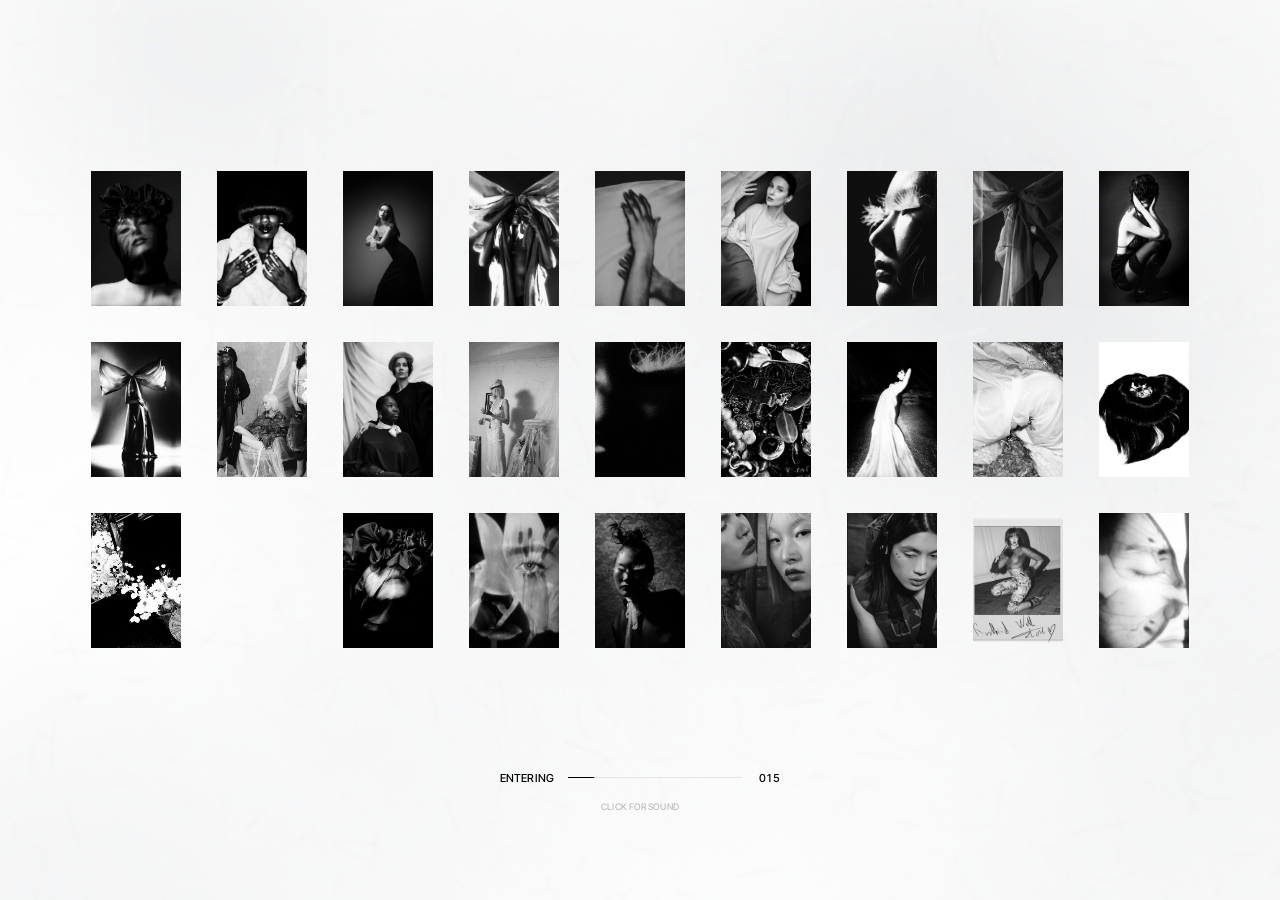
==== index.html @ f912aae7 "About: portrait with camera at the top of the right column Co-Authored-By: Claude Opus 5.5 <noreply@" ====
<!doctype html>
<html lang="en">
<head>
  <meta charset="utf-8">
  <meta name="viewport" content="width=device-width, initial-scale=1, viewport-fit=cover">
  <title>Marguerite Le Petit</title>
  <meta name="description" content="Marguerite Le Petit: photography, videography, art direction and digital project management. Based in Paris.">
  <meta name="theme-color" content="#ffffff">
  <script>if (!("onpagereveal" in window)) document.documentElement.classList.add("no-vt");</script>
  <link rel="preconnect" href="https://fonts.googleapis.com">
  <link rel="preconnect" href="https://fonts.gstatic.com" crossorigin>
  <link href="https://fonts.googleapis.com/css2?family=Inter+Tight:wght@400;500&display=swap" rel="stylesheet">
  <link rel="icon" href="assets/mark-64.png" type="image/png" sizes="64x64">
  <link rel="icon" href="assets/mark-32.png" type="image/png" sizes="32x32">
  <link rel="shortcut icon" href="favicon.ico">
  <link rel="stylesheet" href="css/style.css?v=202610132214">
</head>
<body class="gallery" data-page="home">
  <div id="entry" class="entry"></div>
  <header id="site-header"></header>
  <main>
    <div id="stage"></div>
    <div id="index"></div>
  </main>
  <footer id="site-footer"></footer>
  <script src="js/data.js?v=202610132214"></script>
  <script src="js/site.js?v=202610132214"></script>
  <script src="js/home.js?v=202610132214"></script>
</body>
</html>
---- css/style.css ----
/*
  Design: small uppercase grotesk pinned to the corners, white for the
  index and the photo/case pages, black for film and the experimental zone.
  The font is Inter Tight; swap --font for Neue Montreal (Pangram Pangram)
  if you license it.
*/

:root {
  --bg: #ffffff;
  --fg: #000000;
  --muted: #a3a3a3;
  --line: #e6e6e6;
  --placeholder: #f1f1f1;
  --overlay: rgba(255, 255, 255, 0.9);
  --pad: 16px;
  --font: "Inter Tight", "Helvetica Neue", Helvetica, Arial, sans-serif;
  --ease: cubic-bezier(0.77, 0, 0.18, 1);
  --ease-out: cubic-bezier(0.16, 1, 0.3, 1);
}

.theme-dark {
  --bg: #0b0b0b;
  --fg: #f0f0f0;
  --muted: #6f6f6f;
  --line: #262626;
  --placeholder: #161616;
  --overlay: rgba(11, 11, 11, 0.92);
  color-scheme: dark;
}

*,
*::before,
*::after {
  box-sizing: border-box;
}

html {
  -webkit-text-size-adjust: 100%;
  background: var(--bg);
}

body {
  margin: 0;
  background: var(--bg);
  color: var(--fg);
  font-family: var(--font);
  font-size: 11px;
  line-height: 1.5;
  font-weight: 400;
  -webkit-font-smoothing: antialiased;
}

a {
  color: inherit;
  text-decoration: none;
}

button {
  font: inherit;
  color: inherit;
  background: none;
  border: 0;
  padding: 0;
  cursor: pointer;
  text-transform: inherit;
  letter-spacing: inherit;
}

img,
video,
iframe,
canvas {
  display: block;
}

ul,
ol,
dl,
dd {
  list-style: none;
  margin: 0;
  padding: 0;
}

p,
h1,
h2,
figure,
blockquote {
  margin: 0;
}

:focus-visible {
  outline: 1px solid var(--fg);
  outline-offset: 3px;
}

.ui,
#site-header,
#site-footer {
  font-size: 11px;
  font-weight: 500;
  text-transform: uppercase;
  letter-spacing: 0.01em;
}

h1.ui,
h2.ui {
  font-size: 11px;
  font-weight: 500;
}

.muted {
  color: var(--muted);
}

.display {
  font-size: clamp(44px, 9.5vw, 160px);
  line-height: 0.86;
  letter-spacing: -0.045em;
  font-weight: 500;
  text-transform: uppercase;
}

.text {
  display: flex;
  flex-direction: column;
  gap: 0.9em;
  max-width: 46ch;
}

.back {
  color: var(--muted);
  transition: color 0.25s;
}

.back:hover {
  color: var(--fg);
}

/* ── Page transitions ───────────────────────────────────── */

@view-transition {
  navigation: auto;
}

::view-transition-old(root) {
  animation: vt-out 0.45s var(--ease) both;
}

::view-transition-new(root) {
  animation: vt-in 0.75s var(--ease-out) 0.1s both;
}

@keyframes vt-out {
  to {
    opacity: 0;
  }
}

@keyframes vt-in {
  from {
    opacity: 0;
    transform: translateY(18px);
  }
}

/* The clicked image glides into place on the next page. */
::view-transition-group(hero) {
  z-index: 50;
  animation-duration: 0.95s;
  animation-timing-function: var(--ease);
}

::view-transition-old(hero),
::view-transition-new(hero) {
  width: 100%;
  height: 100%;
  object-fit: cover;
  animation-duration: 0.95s;
}

/* The header stays put while pages change beneath it. */
#site-header {
  view-transition-name: site-header;
}

::view-transition-group(site-header) {
  animation: none;
}

/* Fallback fade for browsers without cross-document view transitions. */
.no-vt body {
  animation: page-in 0.6s var(--ease-out) both;
}

.no-vt.is-leaving body {
  opacity: 0;
  transition: opacity 0.35s ease;
}

@keyframes page-in {
  from {
    opacity: 0;
  }
}

/* ── Header & footer ────────────────────────────────────── */

#site-header {
  position: fixed;
  top: 0;
  left: 0;
  right: 0;
  z-index: 40;
  height: 40px;
  pointer-events: none;
}

#site-header > * {
  position: absolute;
  top: 12px;
  pointer-events: auto;
}

.name {
  left: var(--pad);
}

.projects-link {
  left: 17%;
}

.right {
  right: var(--pad);
  display: flex;
  gap: 24px;
}

.projects-link,
.right a {
  color: var(--muted);
  transition: color 0.25s;
}

.projects-link:hover,
.projects-link[aria-current],
.right a:hover,
.right a[aria-current] {
  color: var(--fg);
}

.short {
  display: none;
}

/* Over film, the header inverts against the picture. */
.t-film-page #site-header {
  color: #fff;
  mix-blend-mode: difference;
}

/* On scrolling pages, a solid strip keeps the header legible. */
[data-page="project"]:not(.t-film-page) #site-header,
#site-footer {
  position: fixed;
  left: var(--pad);
  right: var(--pad);
  bottom: 12px;
  z-index: 30;
  display: flex;
  justify-content: space-between;
  gap: 24px;
  pointer-events: none;
}

#site-footer > * {
  pointer-events: auto;
}

#site-footer:empty {
  display: none;
}

@media (max-width: 760px) {
  #site-header {
    background: var(--bg);
  }
  .projects-link {
    left: 45%;
  }
  .right .long {
    display: none;
  }
  .right .short {
    display: inline;
  }
  .right {
    gap: 16px;
  }
  #site-footer {
    left: 0;
    right: 0;
    bottom: 0;
    padding: 10px var(--pad) 12px;
    background: var(--bg);
  }
  .t-film-page #site-header {
    background: transparent;
  }
}

/* ── Intro ──────────────────────────────────────────────── */

.entry-active,
.entry-active body {
  overflow: hidden;
}

.entry {
  position: fixed;
  inset: 0;
  z-index: 90;
  background: #fff;
  color: #000;
  overflow: hidden;
  transition: opacity 0.7s ease, visibility 0.7s;
}

.entry.done {
  opacity: 0;
  visibility: hidden;
}

.mosaic {
  position: absolute;
  inset: 0;
}

/* Tracing paper behind the tiles (drawn by paperTexture in home.js):
   milky clouds and faint fibres, softly blurred, drifting very slowly. */
.paper {
  position: absolute;
  inset: -6%;
  width: 112%;
  height: 112%;
  pointer-events: none;
  filter: blur(1.4px);
  animation: paper-drift 40s ease-in-out infinite alternate;
}

@keyframes paper-drift {
  from {
    transform: translate3d(-1.8%, -1.2%, 0) rotate(-0.4deg) scale(1.01);
  }
  to {
    transform: translate3d(1.8%, 1.2%, 0) rotate(0.4deg) scale(1.04);
  }
}

/* Small portrait tiles; "on" fades them in, off fades them to white. */
.m-tile {
  position: absolute;
  will-change: transform;
}

.m-tile img {
  width: 100%;
  height: 100%;
  object-fit: cover;
  filter: grayscale(1);
  opacity: 0;
  transition: opacity 1.8s cubic-bezier(0.45, 0, 0.55, 1);
}

.m-tile.on img {
  opacity: 1;
}

.entry-load {
  position: absolute;
  left: 50%;
  width: min(280px, 70vw);
  transform: translateX(-50%);
  display: flex;
  align-items: center;
  gap: 14px;
  transition: opacity 0.5s ease;
}

.entry-line {
  position: relative;
  flex: 1;
  height: 1px;
  background: #e6e6e6;
  overflow: hidden;
}

.entry-line span {
  position: absolute;
  inset: 0;
  background: #000;
  transform: scaleX(0);
  transform-origin: left;
}

.entry-pct {
  min-width: 2.2em;
  text-align: right;
  font-variant-numeric: tabular-nums;
}

.entry-sound {
  position: absolute;
  top: calc(100% + 14px);
  left: 0;
  right: 0;
  font-size: 9px;
  text-align: center;
  opacity: 0.7;
  transition: opacity 0.6s ease;
}

.entry.sound-on .entry-sound {
  opacity: 0;
}

.entry.leaving .entry-load {
  opacity: 0;
}

/* ── Home: endless column ───────────────────────────────── */

body.gallery {
  overflow: hidden;
  height: 100vh;
  height: 100dvh;
  overscroll-behavior: none;
}

#stage {
  position: fixed;
  inset: 0;
  overflow: hidden;
  touch-action: none;
}

.item {
  position: absolute;
  top: 0;
  left: 50%;
  overflow: hidden;
  transform-origin: 50% 50%;
  will-change: transform, opacity;
}

.focus-caption {
  position: fixed;
  top: 0;
  left: 50%;
  z-index: 5;
  margin: 0;
  color: var(--muted);
  white-space: nowrap;
  pointer-events: none;
}

/* The picture is taller than its frame and drifts inside it while scrolling
   (--py goes from 1 at the bottom of the screen to -1 at the top). */
.item img {
  position: absolute;
  left: 0;
  top: -12%;
  width: 100%;
  height: 124%;
  transform: translate3d(0, calc(var(--py, 0) * 9%), 0);
  filter: grayscale(var(--g, 0));
  object-fit: cover;
  background: var(--placeholder);
  clip-path: inset(50% 50% 50% 50%);
  user-select: none;
  -webkit-user-drag: none;
}

.ready .item img {
  clip-path: inset(0);
  transition: clip-path 1.1s var(--ease) var(--d, 0s);
}

.badge {
  position: absolute;
  left: 8px;
  bottom: 8px;
  color: #fff;
  mix-blend-mode: difference;
}

/* Two-column index, left and right of the column. */
#index {
  position: fixed;
  inset: 0;
  z-index: 10;
  pointer-events: none;
}

.index-col {
  position: absolute;
  top: 50%;
  transform: translateY(-50%);
  display: flex;
  flex-direction: column;
  gap: max(10px, min(calc(12vh - 15px), calc(72vh / var(--rows, 6) - 15px)));
}

.index-col.left {
  left: 9%;
  width: 22%;
}

.index-col.right {
  left: 73.5%;
  right: 9%;
}

.index-col button {
  display: flex;
  width: 100%;
  font-weight: 500;
  text-transform: uppercase;
  text-align: left;
  color: var(--muted);
  pointer-events: auto;
  transition: color 0.3s;
}

.index-col button:hover,
.index-col button.is-active {
  color: var(--fg);
}

.index-col .num {
  flex: none;
  width: 8vw;
}

.index-col .title {
  overflow: hidden;
  text-overflow: ellipsis;
  white-space: nowrap;
}

.index-col.right button {
  justify-content: space-between;
}

.footer-left .disciplines {
  color: var(--muted);
}

.active-label {
  display: none;
}

@media (max-width: 760px) {
  #index,
  .footer-left .disciplines {
    display: none;
  }
  .active-label {
    display: inline;
  }
}

/* ── Cursor ─────────────────────────────────────────────── */

.has-cursor,
.has-cursor * {
  cursor: none !important;
}

.cursor {
  position: fixed;
  top: 0;
  left: 0;
  z-index: 200;
  pointer-events: none;
  color: #fff;
  mix-blend-mode: difference;
}

/* A thin plus sign. Over pictures and over any clickable text it becomes a
   filled square that inverts what's beneath ("difference" blending), with
   a label over pictures. */
.cursor-box {
  position: absolute;
  width: 13px;
  height: 13px;
  border-radius: 0;
  transform: translate(-50%, -50%);
  transition: width 0.4s var(--ease), height 0.4s var(--ease), transform 0.45s var(--ease),
    border-radius 0.4s var(--ease), background-color 0.3s;
}

.cursor-box::before,
.cursor-box::after {
  content: "";
  position: absolute;
  background: #fff;
  transition: opacity 0.25s;
}

.cursor-box::before {
  left: 50%;
  top: 0;
  bottom: 0;
  width: 1px;
  transform: translateX(-50%);
}

.cursor-box::after {
  top: 50%;
  left: 0;
  right: 0;
  height: 1px;
  transform: translateY(-50%);
}

/* Over pictures and clickable text: a filled square that inverts what's
   beneath it. */
.cursor.is-label .cursor-box,
.cursor.is-title .cursor-box {
  width: 20px;
  height: 20px;
  background: #fff;
  transform: translate(-50%, -50%);
}

.cursor.is-title .cursor-box {
  width: 12px;
  height: 12px;
}

.cursor.is-label .cursor-box::before,
.cursor.is-label .cursor-box::after,
.cursor.is-title .cursor-box::before,
.cursor.is-title .cursor-box::after {
  opacity: 0;
}

.cursor.is-down .cursor-box {
  width: 9px;
  height: 9px;
}

.cursor-label {
  position: absolute;
  left: 20px;
  top: -7px;
  font-size: 11px;
  font-weight: 500;
  text-transform: uppercase;
  white-space: nowrap;
  opacity: 0;
  transform: translateX(-6px);
  transition: opacity 0.25s, transform 0.35s var(--ease-out);
}

.cursor.is-label .cursor-label {
  opacity: 1;
  transform: none;
}

/* ── About overlay ──────────────────────────────────────── */

.about {
  position: fixed;
  inset: 0;
  z-index: 35;
  background: var(--overlay);
  -webkit-backdrop-filter: blur(6px);
  backdrop-filter: blur(6px);
  opacity: 0;
  visibility: hidden;
  overflow-y: auto;
  transition: opacity 0.5s ease, visibility 0.5s;
}

.about-open .about {
  opacity: 1;
  visibility: visible;
}

.about-inner {
  min-height: 100%;
  display: grid;
  grid-template-columns: minmax(0, 1fr) minmax(0, 1fr);
  align-items: center;
  gap: 8vw;
  padding: 96px 9% 72px 17%;
}

.about-col {
  display: flex;
  flex-direction: column;
  gap: 14px;
  max-width: 440px;
  transform: translateY(14px);
  transition: transform 0.7s var(--ease-out);
}

.about-open .about-col {
  transform: none;
}

.about-logo {
  width: 108px;
  height: auto;
  margin-bottom: 22px;
  overflow: visible;
}

.about-logo path {
  fill: none;
  stroke: #c4c4c4;
  stroke-width: 1;
  vector-effect: non-scaling-stroke;
  stroke-dasharray: 1 1;
  stroke-dashoffset: 1;
  /* reset only after the panel has faded out */
  transition: stroke-dashoffset 0s 0.5s;
}

.about-open .about-logo path {
  stroke-dashoffset: 0;
  transition: stroke-dashoffset var(--dur, 10s) linear 0.4s;
}

@media (prefers-reduced-motion: reduce) {
  .about-logo path,
  .about-open .about-logo path {
    stroke-dashoffset: 0;
    transition: none;
  }
}

.about-portrait {
  width: min(100%, 300px);
  height: auto;
  margin-bottom: 18px;
  opacity: 0;
  transition: opacity 1.2s ease 0.3s;
}

.about-open .about-portrait {
  opacity: 1;
}

.about-col .disciplines {
  margin-top: 10px;
  line-height: 1.6;
}

.rows {
  margin-bottom: 18px;
}

.rows li {
  display: grid;
  grid-template-columns: 9em 1fr;
  gap: 12px;
  padding: 7px 0;
  border-top: 1px solid var(--line);
  text-transform: uppercase;
  font-weight: 500;
}

.rows li > :first-child {
  color: var(--muted);
}

.rows a:hover {
  color: var(--muted);
}

@media (max-width: 760px) {
  .about-inner {
    grid-template-columns: 1fr;
    gap: 40px;
    padding: 88px var(--pad) 64px;
  }
}

/* ── Scroll reveal ──────────────────────────────────────── */

[data-reveal] {
  opacity: 0;
  transform: translateY(28px);
  transition: opacity 1s ease, transform 1.2s var(--ease-out);
}

[data-reveal].in {
  opacity: 1;
  transform: none;
}

figure[data-reveal] img {
  clip-path: inset(0 0 100% 0);
  transition: clip-path 1.3s var(--ease);
}

figure[data-reveal].in img {
  clip-path: inset(0);
}

/* Project text arriving in a cascade (see cascadeText). */
.cascade {
  opacity: 0;
  transform: translateY(12px);
  filter: blur(3px);
  transition: opacity 1.1s ease var(--d), transform 1.3s var(--ease-out) var(--d), filter 1.1s ease var(--d);
}

.cascade-in .cascade {
  opacity: 1;
  transform: none;
  filter: none;
}

/* ── Lightbox ───────────────────────────────────────────── */

.lb-open,
.lb-open body {
  overflow: hidden;
}

.lightbox {
  position: fixed;
  inset: 0;
  z-index: 100;
  background: var(--bg);
  display: flex;
  align-items: center;
  justify-content: center;
  padding: 48px var(--pad);
  opacity: 0;
  transition: opacity 0.3s ease;
}

.lightbox.open {
  opacity: 1;
}

.lightbox[hidden] {
  display: none;
}

.lightbox img {
  max-width: 100%;
  max-height: 100%;
  object-fit: contain;
}

.lb-close {
  position: absolute;
  top: 12px;
  right: var(--pad);
}

.lb-prev,
.lb-next,
.lb-count {
  position: absolute;
  bottom: 12px;
}

.lb-prev {
  left: var(--pad);
}

.lb-next {
  right: var(--pad);
}

.lb-count {
  left: 50%;
  transform: translateX(-50%);
  font-variant-numeric: tabular-nums;
}

/* ── Shared project parts ───────────────────────────────── */

.meta {
  display: flex;
  flex-direction: column;
  gap: 10px;
}

.meta dt {
  color: var(--muted);
}

[data-lightbox] {
  cursor: zoom-in;
}

figcaption.ui {
  margin-top: 8px;
  font-variant-numeric: tabular-nums;
}

img[data-lightbox],
.case-media img,
.tile img {
  background: var(--placeholder);
}

/* Next project: a slim indicator; scrolling on fills the line. */
.next {
  min-height: 26vh;
  display: flex;
  flex-direction: column;
  justify-content: flex-end;
  gap: 14px;
  padding: 6vh var(--pad) 18px;
  border-top: 1px solid var(--line);
}

.next-link {
  display: flex;
  align-items: center;
  gap: 20px;
}

.next-name {
  white-space: nowrap;
}

.next-bar {
  flex: 1;
  height: 1px;
  background: var(--line);
  overflow: hidden;
}

.next-bar span {
  display: block;
  height: 100%;
  background: var(--fg);
  transform: scaleX(0);
  transform-origin: left;
}

.next-pct {
  min-width: 4em;
  text-align: right;
  font-variant-numeric: tabular-nums;
}

.next-hint {
  display: flex;
  gap: 8px;
  transition: opacity 0.3s;
}

.next-arrow {
  display: inline-block;
  animation: nudge 1.6s ease-in-out infinite;
}

@keyframes nudge {
  50% {
    transform: translateY(4px);
  }
}

.pulling .next-hint {
  opacity: 0;
}

/* Page wipe used when moving on to the next project. */
.wipe {
  position: fixed;
  inset: 0;
  z-index: 150;
  background: #000;
  transform: translateY(100%);
  transition: transform 0.65s var(--ease);
  pointer-events: none;
}

.wipe.cover {
  transform: none;
}

.wipe.lift {
  transform: translateY(-100%);
}

.not-found {
  position: fixed;
  top: 50%;
  left: 50%;
  transform: translate(-50%, -50%);
}

.not-found a {
  text-decoration: underline;
}

/* ── Series (photography) ───────────────────────────────── */

.series-info {
  position: fixed;
  top: 0;
  bottom: 0;
  left: var(--pad);
  width: calc(28vw - var(--pad) * 2);
  padding: 96px 0 40px;
  overflow-y: auto;
  scrollbar-width: none;
  display: flex;
  flex-direction: column;
  gap: 18px;
}

.at-next .series-info {
  opacity: 0;
  pointer-events: none;
}

.series-info {
  transition: opacity 0.5s ease;
}

.series-info::-webkit-scrollbar {
  display: none;
}

.series-info h1 {
  margin-top: -12px;
}

.series-info blockquote {
  font-size: 15px;
  line-height: 1.3;
  letter-spacing: -0.01em;
  max-width: 24em;
}

.series-media {
  --mw: calc(70vw - var(--pad));
  margin-left: 30vw;
  margin-right: var(--pad);
  padding: 96px 0 16vh;
  display: flex;
  flex-direction: column;
  gap: 16vh;
}

.row {
  display: flex;
  gap: 12px;
}

.row img {
  width: 100%;
  height: auto;
  aspect-ratio: var(--r);
}

.row-full figure {
  width: 100%;
  display: flex;
  flex-direction: column;
  align-items: center;
}

.row-full img {
  width: auto;
  max-width: 100%;
  height: min(88vh, calc(var(--mw) / var(--r)));
}

.row-full figcaption {
  align-self: flex-start;
}

.row-pair figure {
  flex: 1;
  min-width: 0;
}

.row-left figure,
.row-right figure {
  width: min(52%, calc(80vh * var(--r)));
}

.row-right {
  justify-content: flex-end;
}

/* ── Film (videography) ─────────────────────────────────── */

.film-hero {
  position: relative;
  height: 100vh;
  height: 100svh;
  overflow: hidden;
  background: #000;
}

.film-video {
  position: absolute;
  inset: 0;
  width: 100%;
  height: 100%;
  object-fit: cover;
}

.film-overlay {
  position: absolute;
  left: var(--pad);
  right: var(--pad);
  bottom: 52px;
  color: #fff;
  mix-blend-mode: difference;
  pointer-events: none;
}

.film-overlay .display {
  margin-top: 10px;
  animation: rise 1.2s var(--ease-out) 0.25s both;
}

@keyframes rise {
  from {
    opacity: 0;
    transform: translateY(40%);
  }
}

.film-controls {
  position: absolute;
  left: var(--pad);
  right: var(--pad);
  bottom: 14px;
  display: flex;
  align-items: center;
  gap: 20px;
  color: #fff;
  mix-blend-mode: difference;
}

.film-progress {
  flex: 1;
  height: 1px;
  background: rgba(255, 255, 255, 0.3);
  overflow: hidden;
}

.film-progress span {
  display: block;
  height: 100%;
  background: #fff;
  transform: scaleX(0);
  transform-origin: left;
}

.film-time {
  font-variant-numeric: tabular-nums;
}

.film-info {
  display: grid;
  grid-template-columns: minmax(0, 1fr) minmax(0, 1.3fr) minmax(0, 0.8fr);
  gap: 4vw;
  padding: 18vh var(--pad);
}

.film-info > div:first-child {
  display: flex;
  flex-direction: column;
  gap: 10px;
}

.film-info .back {
  margin-top: 14px;
}

.film-grid {
  padding: 0 var(--pad) 12vh;
}

.section-label {
  margin-bottom: 16px;
}

.tiles {
  columns: 3;
  column-gap: 12px;
}

.tile {
  position: relative;
  break-inside: avoid;
  margin-bottom: 12px;
}

.tile img {
  width: 100%;
  height: auto;
}

.tile-num {
  position: absolute;
  top: 8px;
  left: 8px;
  z-index: 1;
  color: #fff;
  mix-blend-mode: difference;
}

/* ── Case study (digital / branding) ────────────────────── */

.case-head {
  display: grid;
  grid-template-columns: minmax(0, 1fr) minmax(0, 1.4fr) minmax(0, 0.8fr);
  gap: 4vw;
  padding: 120px var(--pad) 10vh;
}

.case-head > div:first-child {
  display: flex;
  flex-direction: column;
  gap: 6px;
}

.case-hero {
  display: flex;
  justify-content: center;
  margin: 0 var(--pad) 18vh;
}

.case-hero img {
  width: auto;
  max-width: 100%;
  height: min(90vh, calc((100vw - var(--pad) * 2) / var(--r)));
  aspect-ratio: var(--r);
}

.case-sec {
  display: grid;
  grid-template-columns: 26vw minmax(0, 1fr);
  gap: 2vw;
  padding: 0 var(--pad);
  margin-bottom: 18vh;
}

.case-sec.cont {
  margin-top: -14vh;
}

.case-label {
  position: sticky;
  top: 72px;
  align-self: start;
  display: flex;
  flex-direction: column;
  gap: 16px;
  max-width: 36ch;
}

.items div {
  padding: 9px 0;
  border-top: 1px solid var(--line);
}

.items dt {
  margin-bottom: 4px;
}

.case-media {
  display: grid;
  gap: 12px;
  align-items: start;
}

.layout-grid-2 {
  grid-template-columns: repeat(2, minmax(0, 1fr));
}

.layout-grid-3 {
  grid-template-columns: repeat(3, minmax(0, 1fr));
}

.layout-grid-4 {
  grid-template-columns: repeat(4, minmax(0, 1fr));
}

.layout-grid-5 {
  grid-template-columns: repeat(5, minmax(0, 1fr));
}

.layout-single-narrow {
  grid-template-columns: minmax(0, 340px);
}

.span-all {
  grid-column: 1 / -1;
}

.case-media img,
.case-media video {
  width: 100%;
  height: auto;
}

.case-media video {
  background: #000;
}

.case-quote {
  max-width: 24em;
  margin: 0 var(--pad) 18vh calc(26vw + 2vw + var(--pad));
  font-size: clamp(20px, 2.4vw, 34px);
  line-height: 1.15;
  letter-spacing: -0.02em;
}

.case-back {
  padding: 0 var(--pad) 10vh;
}

/* ── Experimental zone ──────────────────────────────────── */
/* White page, a short centred line of text, an opening index scan of
   project pictures, then the experimental pieces laid out like a magazine. */

.lab-text {
  position: absolute;
  top: 64px;
  left: 50%;
  z-index: 6;
  width: min(440px, calc(100vw - 2 * var(--pad)));
  transform: translateX(-50%);
  font-size: 10px;
  text-align: center;
  line-height: 1.6;
  letter-spacing: 0.02em;
  pointer-events: none;
}

/* Opening index scan (see runIndex in experimental.js) */
.ix-active,
.ix-active body {
  overflow: hidden;
}

.ix-stage {
  position: fixed;
  inset: 0;
  z-index: 5;
  background: var(--bg);
  transition: opacity 0.9s ease;
}

.ix-stage.gone {
  opacity: 0;
  pointer-events: none;
  transition: opacity 2s cubic-bezier(0.45, 0, 0.25, 1);
}

.ix-grid {
  position: absolute;
  inset: 0;
  clip-path: inset(0 0 100% 0);
}

/* The line and the uncovering share one timing, so they move as one. */
.scanning .ix-grid {
  animation: ix-reveal 1.7s cubic-bezier(0.4, 0, 0.25, 1) forwards;
}

@keyframes ix-reveal {
  to {
    clip-path: inset(0 0 0 0);
  }
}

.ix-cell {
  position: absolute;
  overflow: hidden;
}

.ix-cell img {
  display: block;
  width: 100%;
  height: 100%;
  object-fit: cover;
  filter: grayscale(1) contrast(1.05);
  transition: opacity 0.09s linear;
}

.ix-cell.blink img {
  opacity: 0;
}

/* Small plus marks at the grid corners, like the cursor. */
.ix-mark {
  position: absolute;
  width: 7px;
  height: 7px;
  margin: -3px 0 0 -3px;
  opacity: 0.55;
}

.ix-mark::before,
.ix-mark::after {
  content: "";
  position: absolute;
  background: var(--fg);
}

.ix-mark::before {
  left: 3px;
  top: 0;
  width: 1px;
  height: 7px;
}

.ix-mark::after {
  top: 3px;
  left: 0;
  width: 7px;
  height: 1px;
}


.ix-scan {
  position: absolute;
  left: 0;
  right: 0;
  top: 0;
  height: 1px;
  background: var(--fg);
  opacity: 0;
  will-change: transform;
}

.scanning .ix-scan {
  animation: ix-scan 1.7s cubic-bezier(0.4, 0, 0.25, 1) forwards;
}

@keyframes ix-scan {
  0% {
    transform: translateY(0);
    opacity: 1;
  }
  92% {
    opacity: 1;
  }
  100% {
    transform: translateY(100vh);
    opacity: 0;
  }
}

.ix-read {
  position: absolute;
  left: 50%;
  bottom: 22px;
  display: flex;
  gap: 18px;
  font-size: 10px;
  transform: translateX(-50%);
  font-variant-numeric: tabular-nums;
}

.ix-sound {
  transition: opacity 0.6s ease;
}

.sound-on .ix-sound {
  opacity: 0;
}

.leaving .ix-read {
  opacity: 0;
  transition: opacity 0.6s ease 0.3s;
}

.collage {
  position: relative;
  z-index: 1;
  overflow: hidden;
}

/* Pieces placed like a magazine spread (see SLOTS in experimental.js). */
.c-item {
  position: absolute;
  margin: 0;
  opacity: 0;
  transform: translateY(18px);
  filter: blur(6px);
  transition: opacity 1.2s ease var(--d), transform 1.5s var(--ease-out) var(--d), filter 1.2s ease var(--d);
}

.collage.in .c-item {
  opacity: 1;
  transform: none;
  filter: none;
}

.c-item video,
.c-item canvas,
.c-item img {
  display: block;
  width: 100%;
  height: 100%;
  object-fit: cover;
  pointer-events: none;
}

.c-item figcaption {
  position: absolute;
  white-space: nowrap;
  font-size: 10px;
}

.cap-below figcaption {
  top: calc(100% + 8px);
  left: 0;
}

.cap-right figcaption {
  bottom: 0;
  left: calc(100% + 14px);
}

.cap-left figcaption {
  bottom: 0;
  right: calc(100% + 14px);
}

.c-note {
  position: absolute;
  margin: 0;
  font-size: 11px;
  line-height: 1.5;
  color: var(--muted);
  opacity: 0;
  transition: opacity 1.4s ease var(--d);
}

.collage.in .c-note {
  opacity: 1;
}

/* Keep the scrollbar's space while the opening hides it, so the text
   doesn't shift when the page appears. */
html:has(body[data-page="experimental"]) {
  scrollbar-gutter: stable;
}

/* A piece seen large */
.s-view {
  position: fixed;
  inset: 0;
  z-index: 60;
  display: flex;
  flex-direction: column;
  align-items: center;
  justify-content: center;
  gap: 14px;
  padding: 72px var(--pad) 40px;
  background: rgba(255, 255, 255, 0.94);
  -webkit-backdrop-filter: blur(10px);
  backdrop-filter: blur(10px);
  opacity: 0;
  transition: opacity 0.4s ease;
}

.s-view.open {
  opacity: 1;
}

.s-view video,
.s-view img {
  max-width: min(100%, 1100px);
  max-height: calc(100vh - 160px);
  object-fit: contain;
  transform: scale(0.97);
  transition: transform 0.6s var(--ease-out);
}

.s-view.open video,
.s-view.open img {
  transform: none;
}

.s-view-cap {
  display: flex;
  gap: 32px;
}

/* ── Small screens ──────────────────────────────────────── */

@media (max-width: 760px) {
  .series-info {
    position: static;
    width: auto;
    padding: 96px var(--pad) 40px;
    overflow: visible;
  }
  .series-media {
    --mw: calc(100vw - var(--pad) * 2);
    margin: 0 var(--pad);
    padding-top: 0;
    gap: 56px;
  }
  .row-full img {
    height: auto;
    width: 100%;
  }
  .row-left figure,
  .row-right figure {
    width: 78%;
  }
  .row-pair {
    gap: 8px;
  }

  .film-info,
  .case-head {
    grid-template-columns: 1fr;
    gap: 32px;
    padding: 96px var(--pad) 72px;
  }
  .tiles {
    columns: 2;
    column-gap: 8px;
  }
  .tile {
    margin-bottom: 8px;
  }

  .case-hero {
    margin-bottom: 72px;
  }
  .case-hero img {
    width: 100%;
    height: auto;
  }
  .case-sec {
    grid-template-columns: 1fr;
    gap: 24px;
    margin-bottom: 88px;
  }
  .case-sec.cont {
    margin-top: -56px;
  }
  .case-label {
    position: static;
  }
  .layout-grid-3,
  .layout-grid-4,
  .layout-grid-5 {
    grid-template-columns: repeat(2, minmax(0, 1fr));
  }
  .case-quote {
    margin: 0 var(--pad) 88px;
  }

  .next-link {
    flex-wrap: wrap;
    gap: 10px 16px;
  }
  .next-bar {
    order: 5;
    flex-basis: 100%;
  }
  .next {
    padding-bottom: 64px;
  }
}

/* ── Reduced motion ─────────────────────────────────────── */

@media (prefers-reduced-motion: reduce) {
  *,
  *::before,
  *::after {
    transition-duration: 0.01ms !important;
    animation-duration: 0.01ms !important;
  }
  ::view-transition-group(*),
  ::view-transition-old(*),
  ::view-transition-new(*) {
    animation: none !important;
  }
}
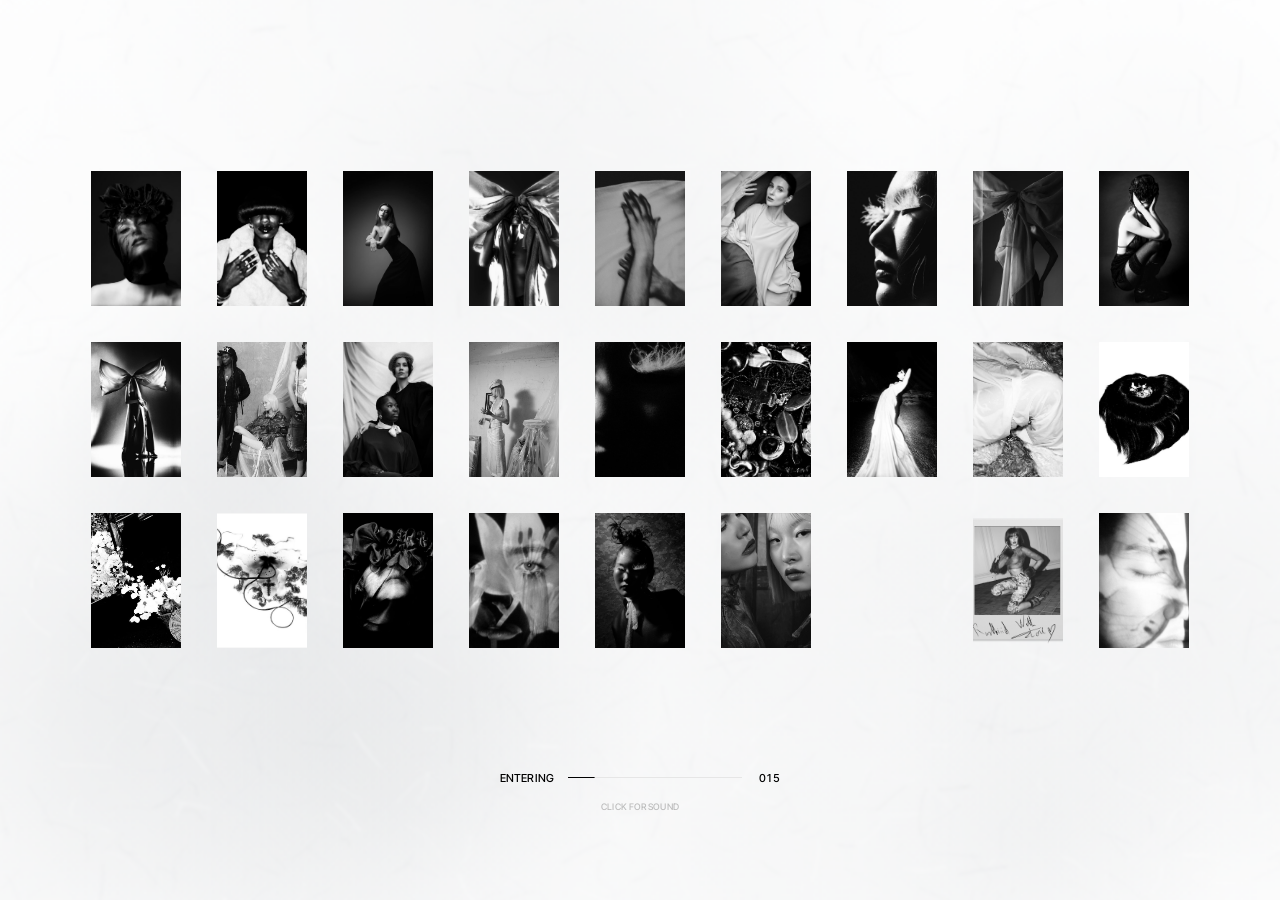
==== commit 0899b46e: "About: remove the portrait Co-Authored-By: Claude Opus 5.5 <noreply@anthropic.com>" ====
--- a/index.html
+++ b/index.html
@@ -13,7 +13,7 @@
   <link rel="icon" href="assets/mark-64.png" type="image/png" sizes="64x64">
   <link rel="icon" href="assets/mark-32.png" type="image/png" sizes="32x32">
   <link rel="shortcut icon" href="favicon.ico">
-  <link rel="stylesheet" href="css/style.css?v=202610132214">
+  <link rel="stylesheet" href="css/style.css?v=202610132231">
 </head>
 <body class="gallery" data-page="home">
   <div id="entry" class="entry"></div>
@@ -23,8 +23,8 @@
     <div id="index"></div>
   </main>
   <footer id="site-footer"></footer>
-  <script src="js/data.js?v=202610132214"></script>
-  <script src="js/site.js?v=202610132214"></script>
-  <script src="js/home.js?v=202610132214"></script>
+  <script src="js/data.js?v=202610132231"></script>
+  <script src="js/site.js?v=202610132231"></script>
+  <script src="js/home.js?v=202610132231"></script>
 </body>
 </html>
--- a/css/style.css
+++ b/css/style.css
@@ -743,18 +743,6 @@
   }
 }
 
-.about-portrait {
-  width: min(100%, 300px);
-  height: auto;
-  margin-bottom: 18px;
-  opacity: 0;
-  transition: opacity 1.2s ease 0.3s;
-}
-
-.about-open .about-portrait {
-  opacity: 1;
-}
-
 .about-col .disciplines {
   margin-top: 10px;
   line-height: 1.6;
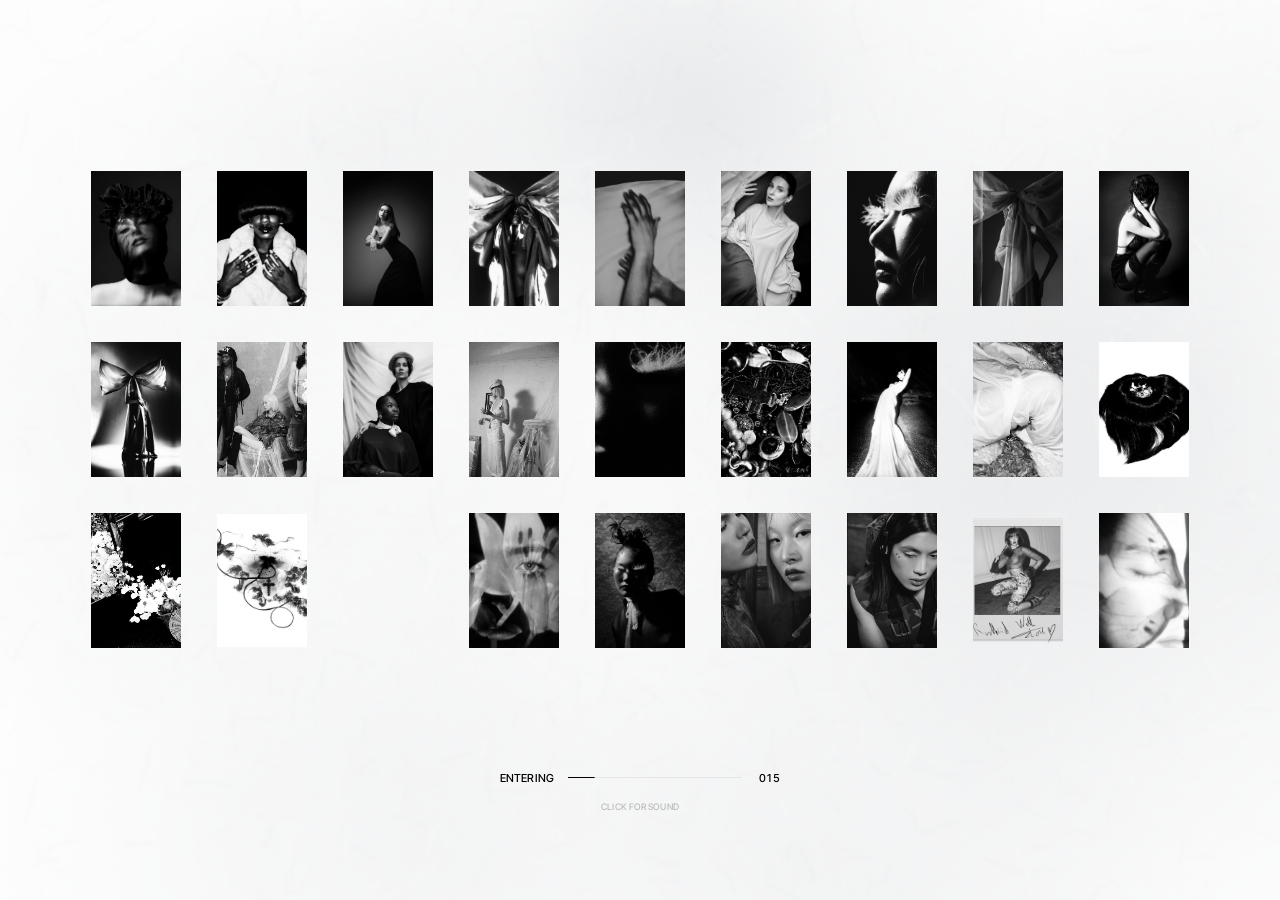
==== commit 66776910: "Experimental opening: no scan line, the grid simply fades in Co-Authored-By: Claude Opus 5.5 <norepl" ====
--- a/index.html
+++ b/index.html
@@ -13,7 +13,7 @@
   <link rel="icon" href="assets/mark-64.png" type="image/png" sizes="64x64">
   <link rel="icon" href="assets/mark-32.png" type="image/png" sizes="32x32">
   <link rel="shortcut icon" href="favicon.ico">
-  <link rel="stylesheet" href="css/style.css?v=202610132231">
+  <link rel="stylesheet" href="css/style.css?v=202610132232">
 </head>
 <body class="gallery" data-page="home">
   <div id="entry" class="entry"></div>
@@ -23,8 +23,8 @@
     <div id="index"></div>
   </main>
   <footer id="site-footer"></footer>
-  <script src="js/data.js?v=202610132231"></script>
-  <script src="js/site.js?v=202610132231"></script>
-  <script src="js/home.js?v=202610132231"></script>
+  <script src="js/data.js?v=202610132232"></script>
+  <script src="js/site.js?v=202610132232"></script>
+  <script src="js/home.js?v=202610132232"></script>
 </body>
 </html>
--- a/css/style.css
+++ b/css/style.css
@@ -1320,7 +1320,7 @@
 }
 
 /* ── Experimental zone ──────────────────────────────────── */
-/* White page, a short centred line of text, an opening index scan of
+/* White page, a short centred line of text, an opening index of
    project pictures, then the experimental pieces laid out like a magazine. */
 
 .lab-text {
@@ -1337,7 +1337,7 @@
   pointer-events: none;
 }
 
-/* Opening index scan (see runIndex in experimental.js) */
+/* Opening index (see runIndex in experimental.js) */
 .ix-active,
 .ix-active body {
   overflow: hidden;
@@ -1360,18 +1360,12 @@
 .ix-grid {
   position: absolute;
   inset: 0;
-  clip-path: inset(0 0 100% 0);
-}
-
-/* The line and the uncovering share one timing, so they move as one. */
-.scanning .ix-grid {
-  animation: ix-reveal 1.7s cubic-bezier(0.4, 0, 0.25, 1) forwards;
-}
-
-@keyframes ix-reveal {
-  to {
-    clip-path: inset(0 0 0 0);
-  }
+  opacity: 0;
+  transition: opacity 1.1s ease;
+}
+
+.showing .ix-grid {
+  opacity: 1;
 }
 
 .ix-cell {
@@ -1422,35 +1416,6 @@
   height: 1px;
 }
 
-
-.ix-scan {
-  position: absolute;
-  left: 0;
-  right: 0;
-  top: 0;
-  height: 1px;
-  background: var(--fg);
-  opacity: 0;
-  will-change: transform;
-}
-
-.scanning .ix-scan {
-  animation: ix-scan 1.7s cubic-bezier(0.4, 0, 0.25, 1) forwards;
-}
-
-@keyframes ix-scan {
-  0% {
-    transform: translateY(0);
-    opacity: 1;
-  }
-  92% {
-    opacity: 1;
-  }
-  100% {
-    transform: translateY(100vh);
-    opacity: 0;
-  }
-}
 
 .ix-read {
   position: absolute;
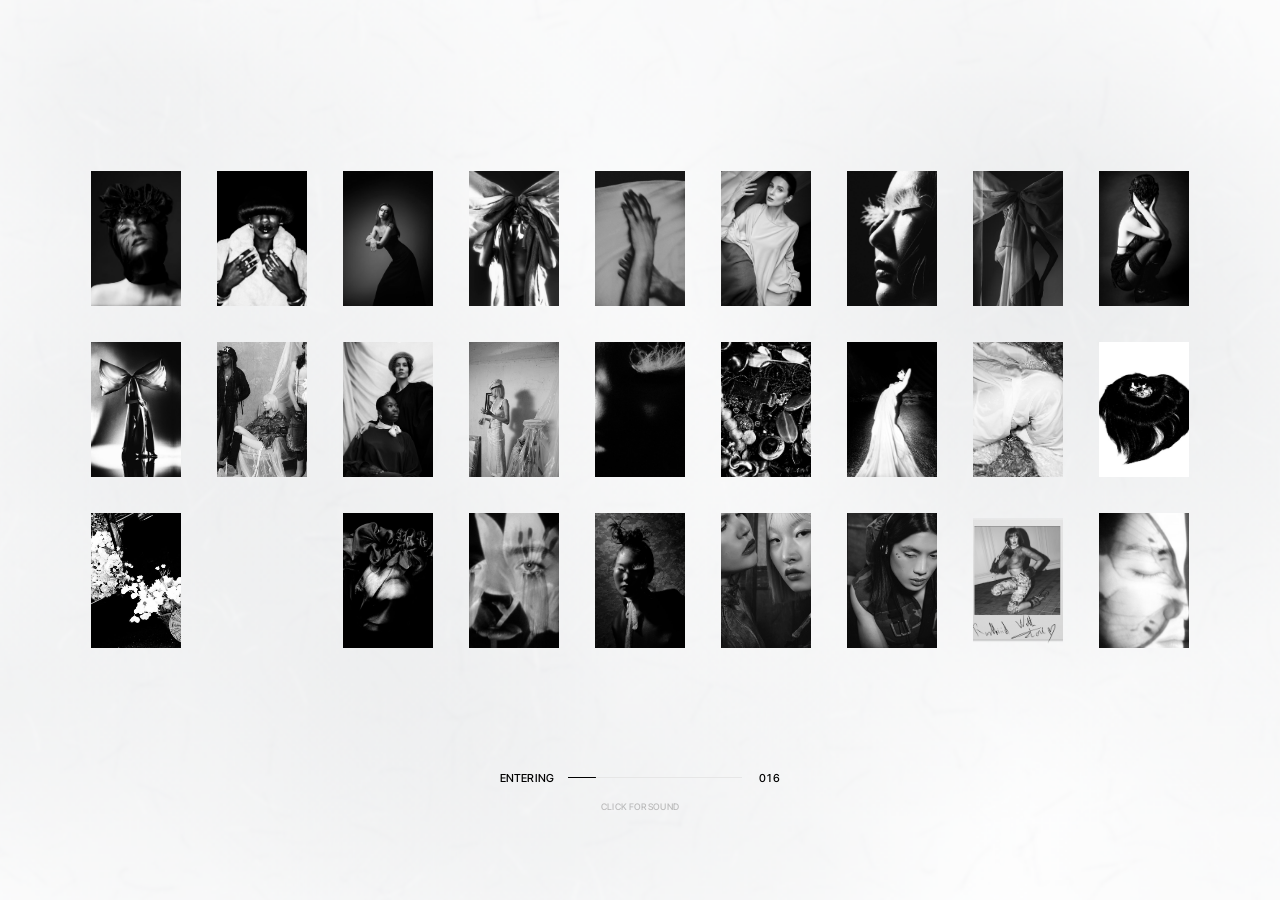
==== commit 55aaba1f: "Host all videos with the site as 720p MP4 (no more Cargo streaming) Cargo .mov files did not autopla" ====
--- a/index.html
+++ b/index.html
@@ -13,7 +13,7 @@
   <link rel="icon" href="assets/mark-64.png" type="image/png" sizes="64x64">
   <link rel="icon" href="assets/mark-32.png" type="image/png" sizes="32x32">
   <link rel="shortcut icon" href="favicon.ico">
-  <link rel="stylesheet" href="css/style.css?v=202610132232">
+  <link rel="stylesheet" href="css/style.css?v=202610142011">
 </head>
 <body class="gallery" data-page="home">
   <div id="entry" class="entry"></div>
@@ -23,8 +23,8 @@
     <div id="index"></div>
   </main>
   <footer id="site-footer"></footer>
-  <script src="js/data.js?v=202610132232"></script>
-  <script src="js/site.js?v=202610132232"></script>
-  <script src="js/home.js?v=202610132232"></script>
+  <script src="js/data.js?v=202610142011"></script>
+  <script src="js/site.js?v=202610142011"></script>
+  <script src="js/home.js?v=202610142011"></script>
 </body>
 </html>
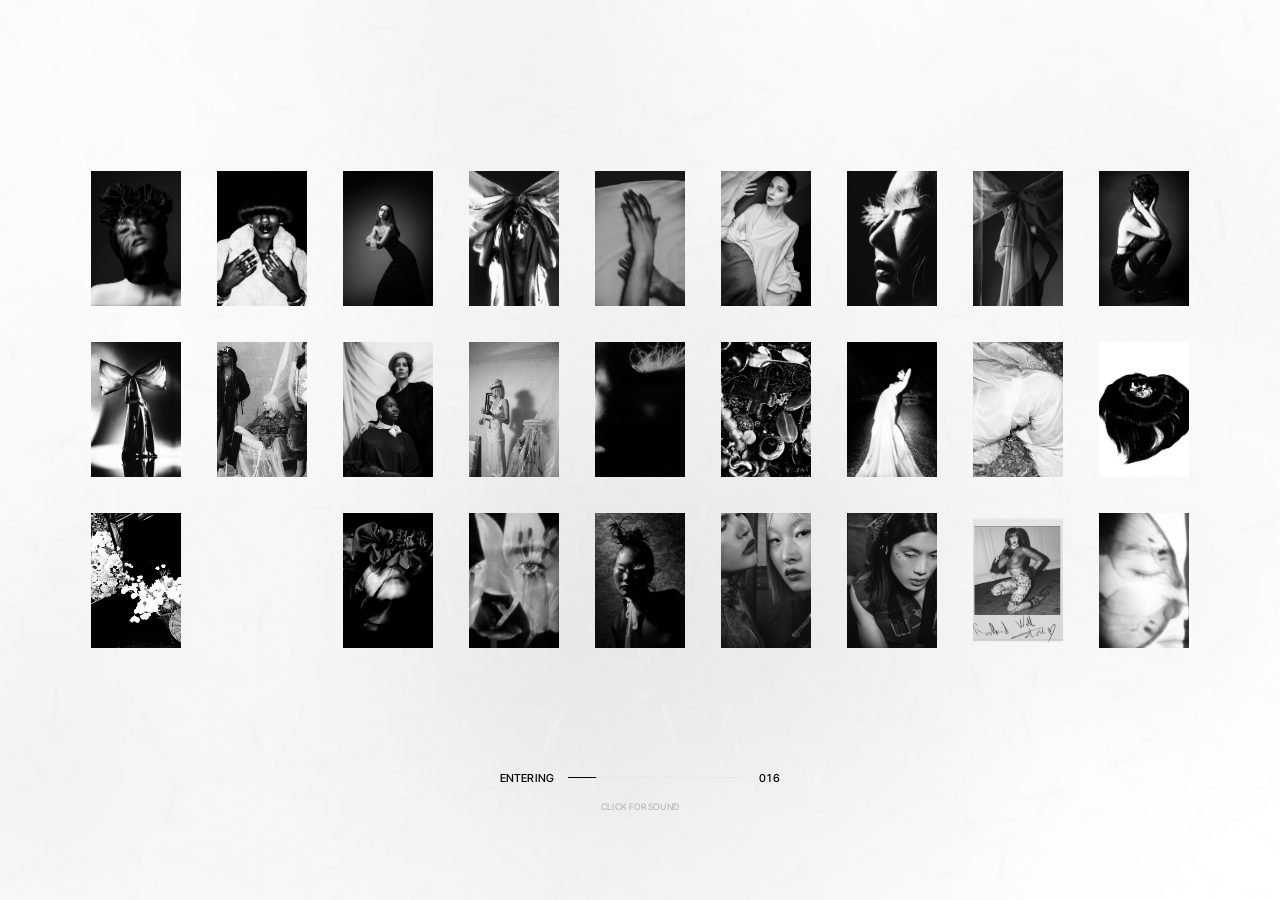
==== commit 5e46ff58: "Videos: set every flag Safari needs for silent autoplay, start on first gesture, hide Safari's play " ====
--- a/index.html
+++ b/index.html
@@ -13,7 +13,7 @@
   <link rel="icon" href="assets/mark-64.png" type="image/png" sizes="64x64">
   <link rel="icon" href="assets/mark-32.png" type="image/png" sizes="32x32">
   <link rel="shortcut icon" href="favicon.ico">
-  <link rel="stylesheet" href="css/style.css?v=202610142011">
+  <link rel="stylesheet" href="css/style.css?v=202610142053">
 </head>
 <body class="gallery" data-page="home">
   <div id="entry" class="entry"></div>
@@ -23,8 +23,8 @@
     <div id="index"></div>
   </main>
   <footer id="site-footer"></footer>
-  <script src="js/data.js?v=202610142011"></script>
-  <script src="js/site.js?v=202610142011"></script>
-  <script src="js/home.js?v=202610142011"></script>
+  <script src="js/data.js?v=202610142053"></script>
+  <script src="js/site.js?v=202610142053"></script>
+  <script src="js/home.js?v=202610142053"></script>
 </body>
 </html>
--- a/css/style.css
+++ b/css/style.css
@@ -1319,6 +1319,14 @@
   padding: 0 var(--pad) 10vh;
 }
 
+/* Never show Safari's own play button over the videos. */
+video::-webkit-media-controls,
+video::-webkit-media-controls-start-playback-button,
+video::-webkit-media-controls-overlay-play-button {
+  display: none !important;
+  -webkit-appearance: none;
+}
+
 /* ── Experimental zone ──────────────────────────────────── */
 /* White page, a short centred line of text, an opening index of
    project pictures, then the experimental pieces laid out like a magazine. */
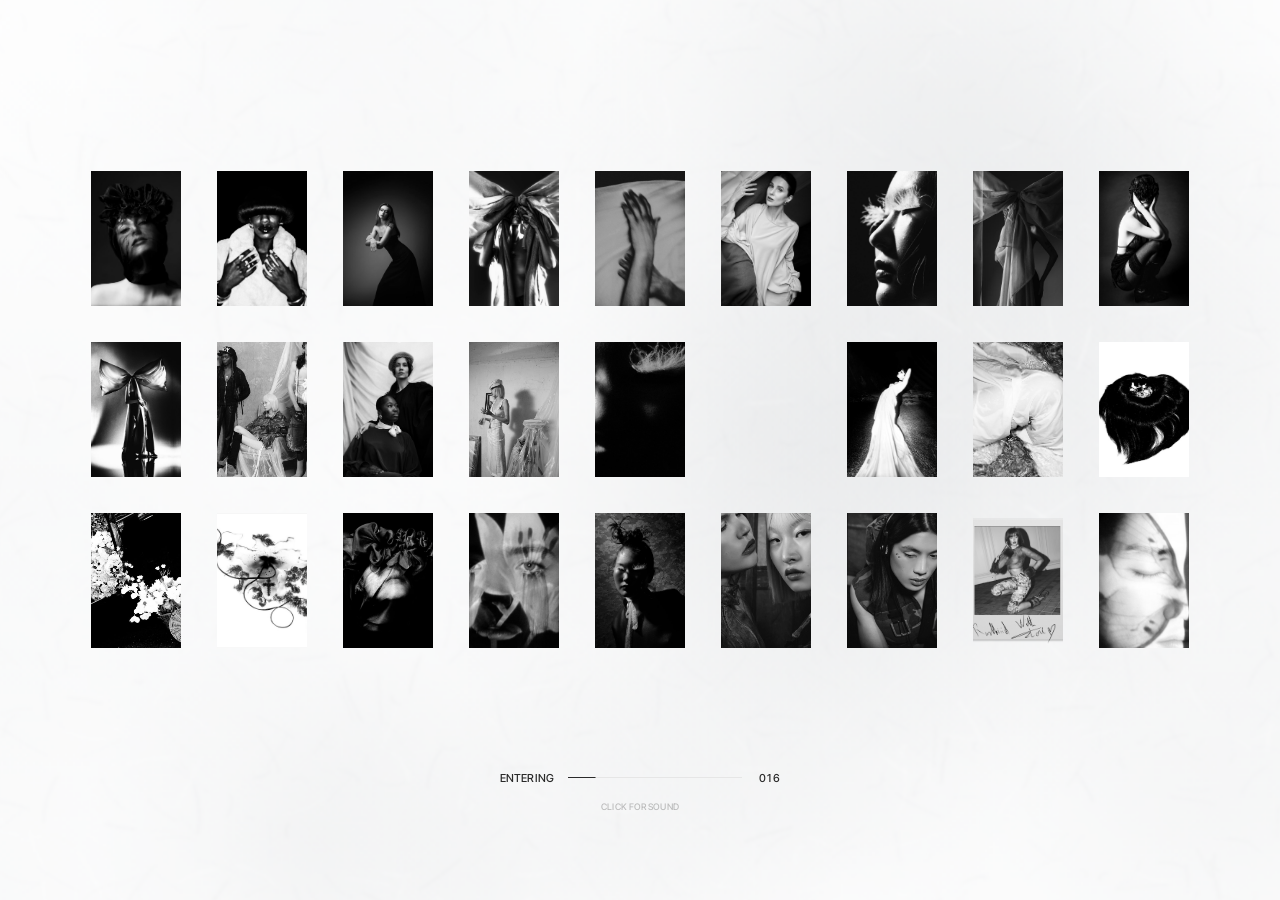
==== commit 704ff9cd: "Text in dark grey ink (#2a2a2a) instead of pure black Co-Authored-By: Claude Opus 5.5 <noreply@anthr" ====
--- a/index.html
+++ b/index.html
@@ -13,7 +13,7 @@
   <link rel="icon" href="assets/mark-64.png" type="image/png" sizes="64x64">
   <link rel="icon" href="assets/mark-32.png" type="image/png" sizes="32x32">
   <link rel="shortcut icon" href="favicon.ico">
-  <link rel="stylesheet" href="css/style.css?v=202610142053">
+  <link rel="stylesheet" href="css/style.css?v=202610142059">
 </head>
 <body class="gallery" data-page="home">
   <div id="entry" class="entry"></div>
@@ -23,8 +23,8 @@
     <div id="index"></div>
   </main>
   <footer id="site-footer"></footer>
-  <script src="js/data.js?v=202610142053"></script>
-  <script src="js/site.js?v=202610142053"></script>
-  <script src="js/home.js?v=202610142053"></script>
+  <script src="js/data.js?v=202610142059"></script>
+  <script src="js/site.js?v=202610142059"></script>
+  <script src="js/home.js?v=202610142059"></script>
 </body>
 </html>
--- a/css/style.css
+++ b/css/style.css
@@ -7,7 +7,7 @@
 
 :root {
   --bg: #ffffff;
-  --fg: #000000;
+  --fg: #2a2a2a; /* ink: a soft dark grey, never pure black on text */
   --muted: #a3a3a3;
   --line: #e6e6e6;
   --placeholder: #f1f1f1;
@@ -322,7 +322,7 @@
   inset: 0;
   z-index: 90;
   background: #fff;
-  color: #000;
+  color: var(--fg);
   overflow: hidden;
   transition: opacity 0.7s ease, visibility 0.7s;
 }
@@ -399,7 +399,7 @@
 .entry-line span {
   position: absolute;
   inset: 0;
-  background: #000;
+  background: var(--fg);
   transform: scaleX(0);
   transform-origin: left;
 }
@@ -970,7 +970,7 @@
   position: fixed;
   inset: 0;
   z-index: 150;
-  background: #000;
+  background: #0b0b0b;
   transform: translateY(100%);
   transition: transform 0.65s var(--ease);
   pointer-events: none;
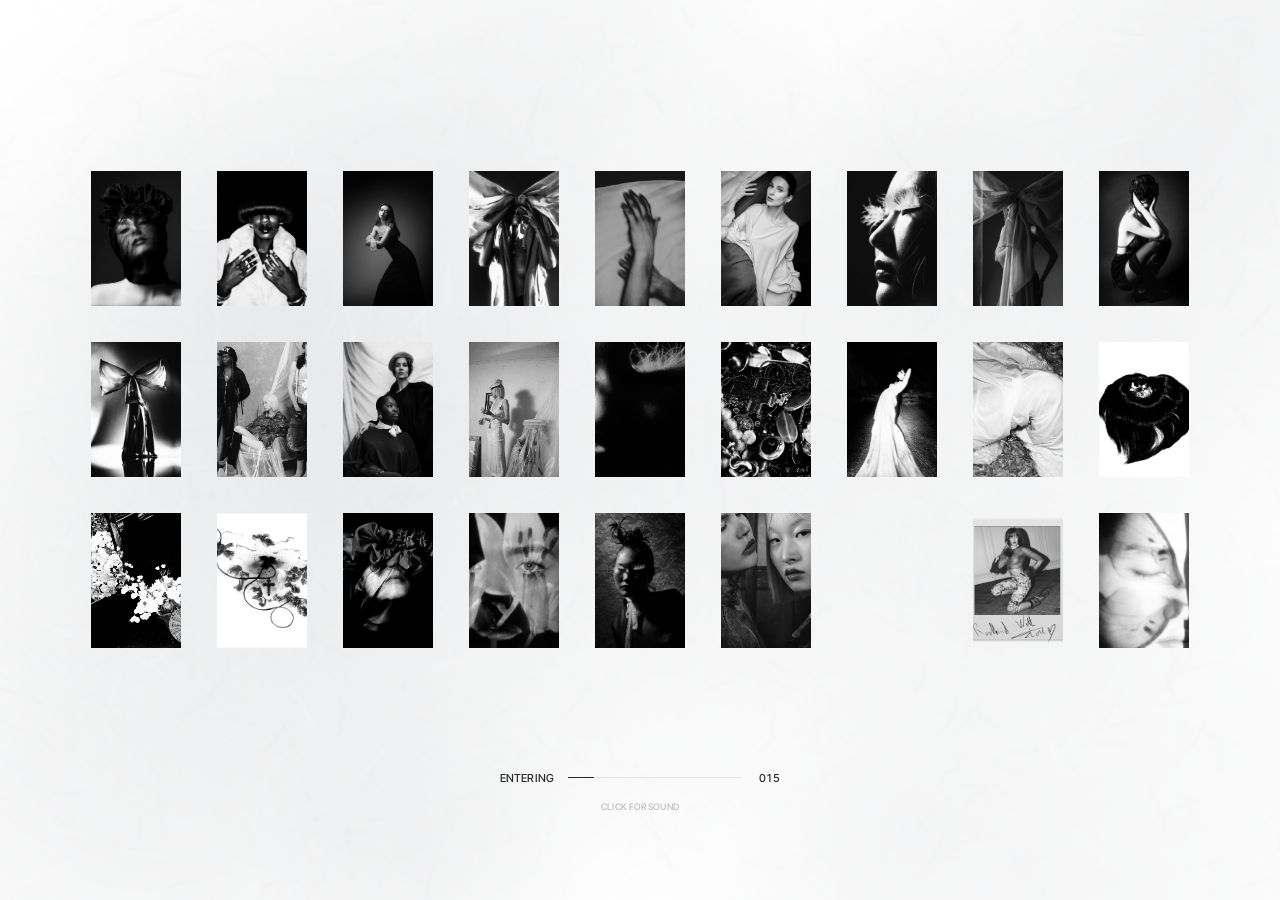
==== commit 91a42a29: "About logo: filled grey logo comes into focus from a soft blur (no line drawing) Co-Authored-By: Cla" ====
--- a/index.html
+++ b/index.html
@@ -13,7 +13,7 @@
   <link rel="icon" href="assets/mark-64.png" type="image/png" sizes="64x64">
   <link rel="icon" href="assets/mark-32.png" type="image/png" sizes="32x32">
   <link rel="shortcut icon" href="favicon.ico">
-  <link rel="stylesheet" href="css/style.css?v=202610142059">
+  <link rel="stylesheet" href="css/style.css?v=202610142107">
 </head>
 <body class="gallery" data-page="home">
   <div id="entry" class="entry"></div>
@@ -23,8 +23,8 @@
     <div id="index"></div>
   </main>
   <footer id="site-footer"></footer>
-  <script src="js/data.js?v=202610142059"></script>
-  <script src="js/site.js?v=202610142059"></script>
-  <script src="js/home.js?v=202610142059"></script>
+  <script src="js/data.js?v=202610142107"></script>
+  <script src="js/site.js?v=202610142107"></script>
+  <script src="js/home.js?v=202610142107"></script>
 </body>
 </html>
--- a/css/style.css
+++ b/css/style.css
@@ -717,28 +717,31 @@
   height: auto;
   margin-bottom: 22px;
   overflow: visible;
+  /* comes into focus: blurred and faint, then sharp */
+  opacity: 0;
+  filter: blur(14px);
+  transform: scale(1.04);
+  /* reset only after the panel has faded out */
+  transition: opacity 0s 0.5s, filter 0s 0.5s, transform 0s 0.5s;
 }
 
 .about-logo path {
-  fill: none;
-  stroke: #c4c4c4;
-  stroke-width: 1;
-  vector-effect: non-scaling-stroke;
-  stroke-dasharray: 1 1;
-  stroke-dashoffset: 1;
-  /* reset only after the panel has faded out */
-  transition: stroke-dashoffset 0s 0.5s;
-}
-
-.about-open .about-logo path {
-  stroke-dashoffset: 0;
-  transition: stroke-dashoffset var(--dur, 10s) linear 0.4s;
+  fill: #808080;
+}
+
+.about-open .about-logo {
+  opacity: 1;
+  filter: blur(0);
+  transform: none;
+  transition: opacity 1.6s ease 0.3s, filter 2.2s cubic-bezier(0.25, 0.1, 0.25, 1) 0.3s, transform 2.4s var(--ease-out) 0.3s;
 }
 
 @media (prefers-reduced-motion: reduce) {
-  .about-logo path,
-  .about-open .about-logo path {
-    stroke-dashoffset: 0;
+  .about-logo,
+  .about-open .about-logo {
+    opacity: 1;
+    filter: none;
+    transform: none;
     transition: none;
   }
 }
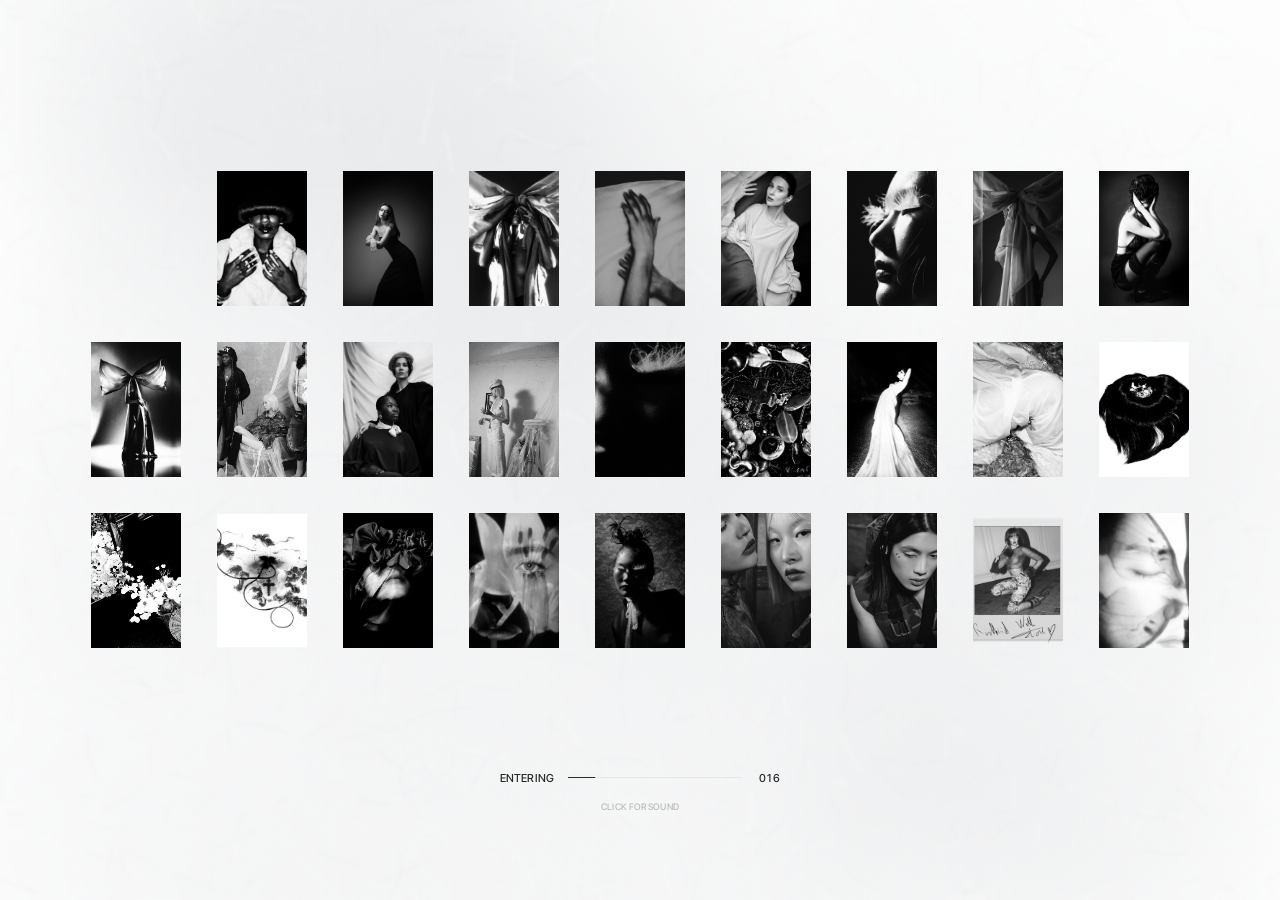
==== commit 9e883fed: "About logo: slower focus (about 4.5 s) Co-Authored-By: Claude Opus 5.5 <noreply@anthropic.com>" ====
--- a/index.html
+++ b/index.html
@@ -13,7 +13,7 @@
   <link rel="icon" href="assets/mark-64.png" type="image/png" sizes="64x64">
   <link rel="icon" href="assets/mark-32.png" type="image/png" sizes="32x32">
   <link rel="shortcut icon" href="favicon.ico">
-  <link rel="stylesheet" href="css/style.css?v=202610142107">
+  <link rel="stylesheet" href="css/style.css?v=202610142108">
 </head>
 <body class="gallery" data-page="home">
   <div id="entry" class="entry"></div>
@@ -23,8 +23,8 @@
     <div id="index"></div>
   </main>
   <footer id="site-footer"></footer>
-  <script src="js/data.js?v=202610142107"></script>
-  <script src="js/site.js?v=202610142107"></script>
-  <script src="js/home.js?v=202610142107"></script>
+  <script src="js/data.js?v=202610142108"></script>
+  <script src="js/site.js?v=202610142108"></script>
+  <script src="js/home.js?v=202610142108"></script>
 </body>
 </html>
--- a/css/style.css
+++ b/css/style.css
@@ -733,7 +733,7 @@
   opacity: 1;
   filter: blur(0);
   transform: none;
-  transition: opacity 1.6s ease 0.3s, filter 2.2s cubic-bezier(0.25, 0.1, 0.25, 1) 0.3s, transform 2.4s var(--ease-out) 0.3s;
+  transition: opacity 3s ease 0.3s, filter 4.2s cubic-bezier(0.25, 0.1, 0.25, 1) 0.3s, transform 4.6s var(--ease-out) 0.3s;
 }
 
 @media (prefers-reduced-motion: reduce) {
